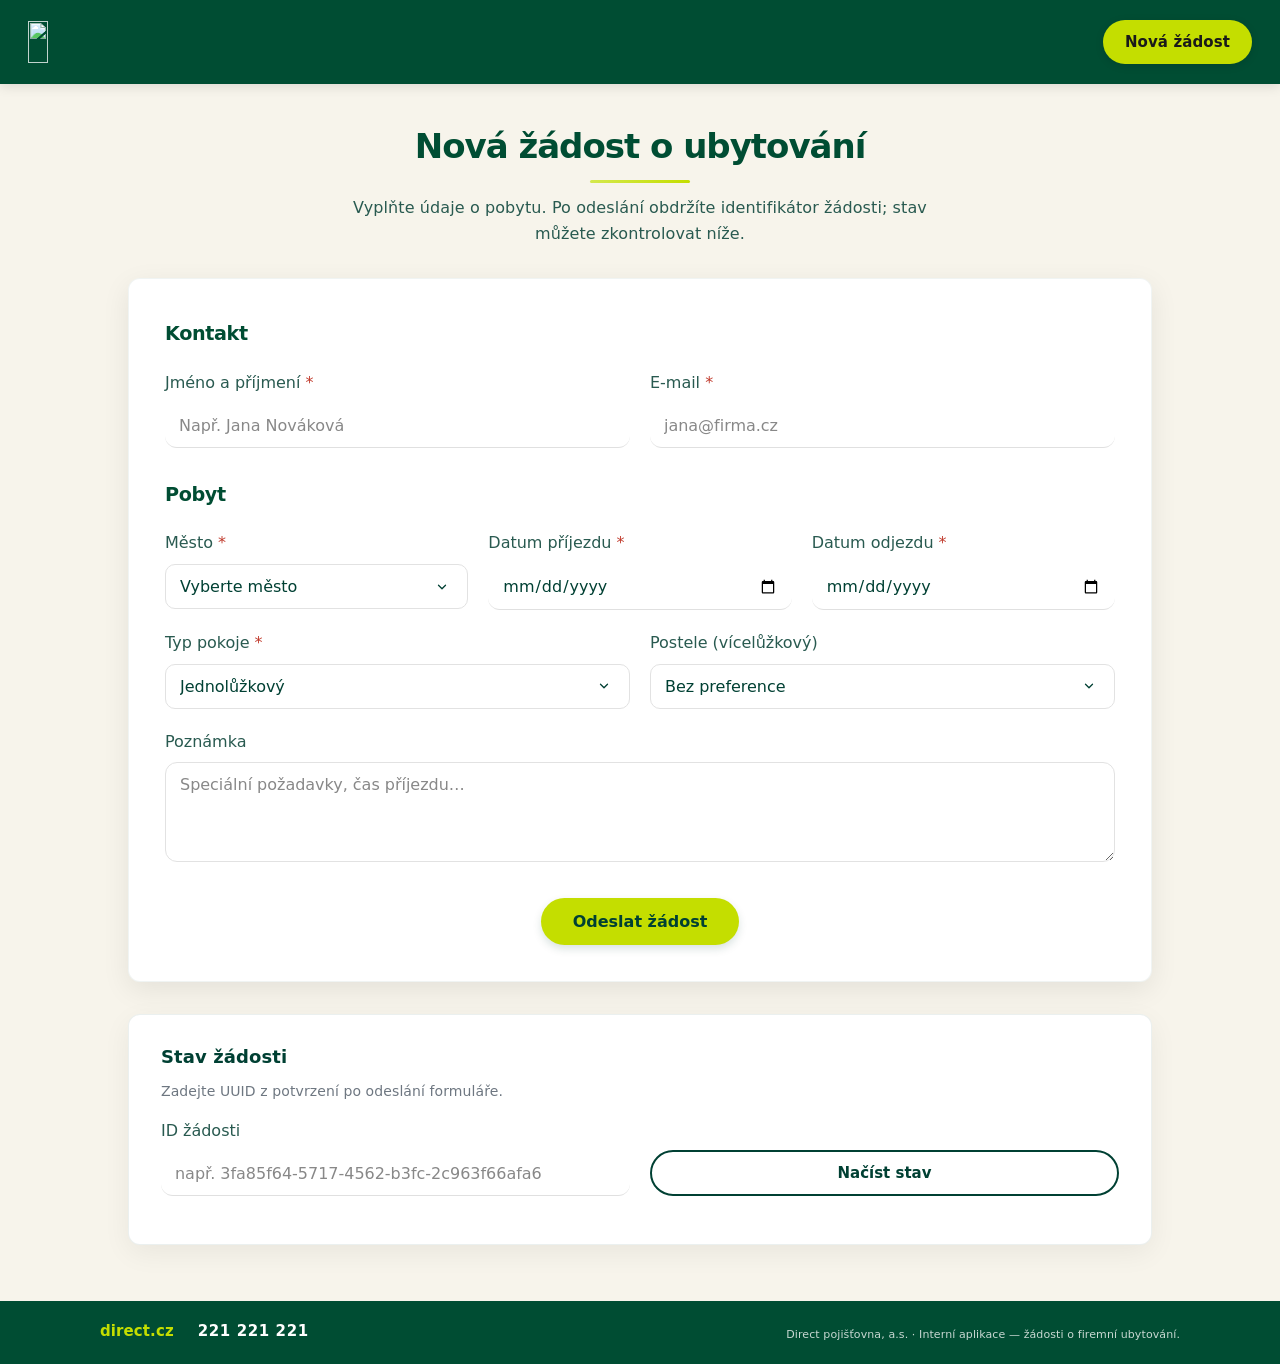
==== frontend/index.html @ ee17ee37 "Initial commit: hotel reservation app (backend + frontend)" ====
<!DOCTYPE html>
<html lang="cs">
<head>
    <meta charset="UTF-8">
    <meta name="viewport" content="width=device-width, initial-scale=1.0">
    <title>Rezervace ubytování – žádost</title>
    <link rel="stylesheet" href="css/direct-theme.css">
    <script src="js/config.js"></script>
</head>
<body>
    <header class="header">
        <div class="header-content">
            <div class="brand-block">
                <a href="/app/new" class="brand-direct-link" aria-label="Direct pojišťovna">
                    <img
                        src="[data-uri]"
                        class="brand-direct-logo"
                        data-brand-logo="/Loga/Logo-negativni-RGB.png"
                        width="174"
                        height="32"
                        alt=""
                    />
                </a>
            </div>
            <nav class="nav-pill" aria-label="Hlavní navigace">
                <a href="index.html" class="active">Nová žádost</a>
            </nav>
        </div>
    </header>

    <main class="main-content">
        <h1 class="page-title">Nová žádost o ubytování</h1>
        <p class="page-lead">
            Vyplňte údaje o pobytu. Po odeslání obdržíte identifikátor žádosti; stav můžete zkontrolovat níže.
        </p>

        <div class="form-container">
            <form id="reservation-form" novalidate>
                <section class="form-section" aria-labelledby="sec-contact">
                    <h2 id="sec-contact" class="section-title">Kontakt</h2>
                    <div class="form-row">
                        <div class="form-group">
                            <label for="requester_name">Jméno a příjmení <span class="required">*</span></label>
                            <input id="requester_name" name="requester_name" type="text" required autocomplete="name" placeholder="Např. Jana Nováková">
                        </div>
                        <div class="form-group">
                            <label for="requester_email">E-mail <span class="required">*</span></label>
                            <input id="requester_email" name="requester_email" type="email" required autocomplete="email" placeholder="jana@firma.cz">
                        </div>
                    </div>
                </section>

                <section class="form-section" aria-labelledby="sec-stay">
                    <h2 id="sec-stay" class="section-title">Pobyt</h2>
                    <div class="form-row">
                        <div class="form-group">
                            <label for="city">Město <span class="required">*</span></label>
                            <select id="city" name="city" required>
                                <option value="" disabled selected>Vyberte město</option>
                                <option value="Praha">Praha</option>
                                <option value="Brno">Brno</option>
                            </select>
                        </div>
                        <div class="form-group">
                            <label for="date_from">Datum příjezdu <span class="required">*</span></label>
                            <input id="date_from" name="date_from" type="date" required>
                        </div>
                        <div class="form-group">
                            <label for="date_to">Datum odjezdu <span class="required">*</span></label>
                            <input id="date_to" name="date_to" type="date" required>
                        </div>
                    </div>
                    <div class="form-row">
                        <div class="form-group">
                            <label for="room_type">Typ pokoje <span class="required">*</span></label>
                            <select id="room_type" name="room_type" required>
                                <option value="single">Jednolůžkový</option>
                                <option value="multi">Vícelůžkový</option>
                            </select>
                        </div>
                        <div class="form-group" id="bed-preference-group">
                            <label for="bed_preference">Postele (vícelůžkový)</label>
                            <select id="bed_preference" name="bed_preference">
                                <option value="">Bez preference</option>
                                <option value="double">Manželská postel</option>
                                <option value="twin">Oddělená lůžka</option>
                            </select>
                        </div>
                    </div>
                    <div class="form-row">
                        <div class="form-group" style="grid-column: 1 / -1;">
                            <label for="note">Poznámka</label>
                            <textarea id="note" name="note" placeholder="Speciální požadavky, čas příjezdu…"></textarea>
                        </div>
                    </div>
                </section>

                <div class="form-actions form-actions--center">
                    <button type="submit" class="cta" id="submit-btn">Odeslat žádost</button>
                </div>
            </form>

            <div id="form-message" class="message" hidden role="status" aria-live="polite"></div>
        </div>

        <aside class="lookup-box" aria-labelledby="lookup-heading">
            <h2 id="lookup-heading">Stav žádosti</h2>
            <p>Zadejte UUID z potvrzení po odeslání formuláře.</p>
            <form id="lookup-form" class="form-row" style="align-items: flex-end;">
                <div class="form-group" style="flex: 1; min-width: 200px;">
                    <label for="reservation_id">ID žádosti</label>
                    <input id="reservation_id" type="text" placeholder="např. 3fa85f64-5717-4562-b3fc-2c963f66afa6" autocomplete="off">
                </div>
                <div class="form-group" style="margin-bottom: 0;">
                    <button type="submit" class="ghost">Načíst stav</button>
                </div>
            </form>
            <div id="lookup-message" class="message" hidden role="status"></div>
            <div id="lookup-result" hidden></div>
        </aside>
    </main>

    <footer class="site-footer" role="contentinfo">
        <div class="site-footer-inner">
            <div class="site-footer-left">
                <a href="https://www.direct.cz" class="site-footer-site" target="_blank" rel="noopener noreferrer">direct.cz</a>
                <span class="site-footer-phone">221 221 221</span>
            </div>
            <p class="site-footer-legal">
                Direct pojišťovna, a.s. · Interní aplikace — žádosti o firemní ubytování.
            </p>
        </div>
    </footer>

    <script src="js/app.js"></script>
</body>
</html>
---- frontend/css/direct-theme.css ----
/* Direct brand theme — aligned with Ceník NV (lime / deep green), adapted for hotel reservations */

@font-face {
    font-family: "DirectSans";
    src: url("../assets/fonts/DirectSans-Regular.otf") format("opentype");
    font-weight: 400;
    font-style: normal;
}

@font-face {
    font-family: "DirectSans";
    src: url("../assets/fonts/DirectSans-Medium.otf") format("opentype");
    font-weight: 500;
    font-style: normal;
}

@font-face {
    font-family: "DirectSans";
    src: url("../assets/fonts/DirectSans-Semibold.otf") format("opentype");
    font-weight: 600;
    font-style: normal;
}

@font-face {
    font-family: "DirectSans";
    src: url("../assets/fonts/DirectSans-Bold.otf") format("opentype");
    font-weight: 700;
    font-style: normal;
}

:root {
    --brand-green: #004033;
    --header-green: #004d33;
    --lime-brand: #c4de00;
    --lime-soft: #fafceb;
    /* Cream page background — aligned with Direct calculator (výpočet půjčovného) */
    --page-cream: #f7f4eb;
    --lime-warm: var(--page-cream);
    --text-muted: #295a50;
    --text-subtle: #6e7781;
    --border-soft: #e6eeb8;
    --section-border: #eaeaea;
    --content-max: 1080px;
}

* {
    margin: 0;
    padding: 0;
    box-sizing: border-box;
}

html {
    background-color: var(--page-cream);
}

body {
    font-family: "DirectSans", system-ui, -apple-system, "Segoe UI", sans-serif;
    color: var(--brand-green);
    background: var(--page-cream);
    min-height: 100vh;
    font-size: 16px;
    font-weight: 400;
    line-height: 1.6;
    letter-spacing: 0.1px;
    display: flex;
    flex-direction: column;
}

/* Header — solid bar like Direct „výpočet půjčovného“ */
.header {
    background: var(--header-green);
    color: #fff;
    padding: 20px 28px;
    position: sticky;
    top: 0;
    z-index: 100;
    box-shadow: 0 2px 12px rgba(0, 0, 0, 0.12);
}

/* Full-width bar: logo aligns to the left padding of the viewport (not a centered 900px column). */
.header-content {
    width: 100%;
    max-width: none;
    margin: 0;
    display: flex;
    align-items: center;
    justify-content: space-between;
    gap: 1rem;
    flex-wrap: wrap;
}

.brand-block {
    display: flex;
    flex-direction: row;
    align-items: center;
    gap: 1rem;
    flex-wrap: wrap;
    min-width: 0;
    /* Do NOT use isolation: isolate here — it breaks mix-blend-mode with the header bar behind the logo. */
}

.brand-direct-link {
    display: block;
    line-height: 0;
    flex-shrink: 0;
    text-decoration: none;
    border-radius: 6px;
}

.brand-direct-link:focus-visible {
    outline: 2px solid var(--lime-brand);
    outline-offset: 3px;
}

.brand-direct-logo {
    height: 2.25rem;
    width: auto;
    display: block;
    max-width: min(200px, 42vw);
    /* Negative RGB PNG has opaque black; blend with header green hides the matte (parent must NOT use isolation). */
    mix-blend-mode: screen;
}

@media (min-width: 480px) {
    .brand-direct-logo {
        height: 2.65rem;
        max-width: 240px;
    }
}

.brand-app-lines {
    display: flex;
    flex-direction: column;
    gap: 4px;
    min-width: 0;
}

.brand-title {
    font-size: 1.5rem;
    font-weight: 700;
    letter-spacing: -0.02em;
    text-shadow: 0 1px 2px rgba(0, 0, 0, 0.2);
}

.brand-sub {
    font-size: 0.875rem;
    font-weight: 400;
    opacity: 0.92;
}

.nav-pill {
    display: inline-flex;
    align-items: center;
    gap: 4px 16px;
    flex-wrap: wrap;
}

/* Inactive = plain white link (like „Ceník vozidel“ on Direct) */
.nav-pill a {
    color: #fff;
    text-decoration: none;
    font-weight: 500;
    font-size: 0.9375rem;
    padding: 8px 6px;
    border-radius: 999px;
    background: transparent;
    transition: color 0.2s ease, text-decoration 0.2s ease;
}

.nav-pill a:hover {
    text-decoration: underline;
    background: transparent;
    transform: none;
}

.nav-pill a.active {
    background: var(--lime-brand);
    color: #1a1a1a;
    font-weight: 600;
    text-decoration: none;
    padding: 10px 22px;
    box-shadow: 0 2px 8px rgba(0, 0, 0, 0.12);
}

.nav-pill a.active:hover {
    text-decoration: none;
}

.nav-pill button.nav-logout {
    color: #fff;
    text-decoration: none;
    font-weight: 500;
    font-size: 0.9375rem;
    padding: 8px 18px;
    border-radius: 999px;
    border: 1px solid rgba(255, 255, 255, 0.45);
    background: transparent;
    cursor: pointer;
    font-family: inherit;
    transition: background 0.2s ease;
}

.nav-pill button.nav-logout:hover {
    background: rgba(255, 255, 255, 0.12);
}

.main-content {
    width: 100%;
    max-width: var(--content-max);
    margin: 0 auto;
    padding: 40px 28px 56px;
    flex: 1 0 auto;
}

.page-title {
    font-size: 2.125rem;
    font-weight: 700;
    color: var(--header-green);
    text-align: center;
    margin-bottom: 12px;
    letter-spacing: -0.03em;
    line-height: 1.3;
}

.page-title::after {
    content: "";
    display: block;
    width: 100px;
    height: 3px;
    margin: 12px auto 0;
    background: linear-gradient(90deg, #d4e84d 0%, var(--lime-brand) 100%);
    border-radius: 2px;
}

.page-lead {
    text-align: center;
    color: var(--text-muted);
    font-size: 1rem;
    max-width: 36rem;
    margin: 0 auto 32px;
}

/* Cards / form shell — single white panel like Direct calculator */
.form-container {
    background: #fff;
    border-radius: 12px;
    padding: 40px 36px 36px;
    box-shadow: 0 8px 28px rgba(0, 0, 0, 0.08);
    border: 1px solid rgba(0, 64, 51, 0.06);
}

.form-container.loaded {
    animation: fadeInUp 0.4s ease-out both;
}

@keyframes fadeInUp {
    from {
        opacity: 0;
        transform: translateY(10px);
    }
    to {
        opacity: 1;
        transform: translateY(0);
    }
}

.form-section {
    margin-top: 2rem;
    padding: 0;
    background: transparent;
    border: none;
    border-radius: 0;
}

.form-section:first-of-type {
    margin-top: 0;
}

h2.section-title {
    font-weight: 700;
    font-size: 1.2rem;
    margin-bottom: 1.25rem;
    color: var(--header-green);
    letter-spacing: -0.02em;
}

.form-row {
    display: grid;
    grid-template-columns: repeat(auto-fit, minmax(200px, 1fr));
    gap: 1.25rem;
    margin-bottom: 1.25rem;
}

.form-row:last-child {
    margin-bottom: 0;
}

.form-group {
    display: flex;
    flex-direction: column;
    position: relative;
}

.form-group label {
    font-size: 1rem;
    font-weight: 400;
    color: var(--text-muted);
    margin-bottom: 8px;
    letter-spacing: -0.02px;
}

.form-group label .required {
    color: #c0392b;
}

.form-group input,
.form-group select,
.form-group textarea {
    font-family: inherit;
    padding: 12px 14px;
    border: none;
    border-bottom: 1px solid #e0e0e0;
    border-radius: 12px;
    font-size: 1rem;
    font-weight: 400;
    color: var(--brand-green);
    transition: border-color 0.25s ease, box-shadow 0.25s ease, transform 0.2s ease;
    background-color: #fff;
    width: 100%;
    letter-spacing: -0.02px;
}

.form-group textarea {
    min-height: 100px;
    resize: vertical;
    border: 1px solid #e2e2e2;
    border-bottom-width: 1px;
}

.form-group select {
    appearance: none;
    -webkit-appearance: none;
    border: 1px solid #e2e2e2;
    border-radius: 10px;
    padding-right: 44px;
    background-image: url("data:image/svg+xml,%3Csvg xmlns='http://www.w3.org/2000/svg' width='14' height='14' viewBox='0 0 24 24' fill='none' stroke='%23004033' stroke-width='2.2' stroke-linecap='round' stroke-linejoin='round'%3E%3Cpolyline points='6 9 12 15 18 9'/%3E%3C/svg%3E");
    background-repeat: no-repeat;
    background-position: right 18px center;
    background-size: 14px;
    cursor: pointer;
}

.form-group input::placeholder,
.form-group textarea::placeholder {
    color: #888;
}

.form-group input:hover,
.form-group textarea:hover {
    border-bottom-color: #b9cf00;
}

.form-group select:hover {
    border-color: #b9cf00;
}

.form-group input:focus,
.form-group textarea:focus {
    outline: none;
    border-bottom: 2px solid #b9cf00;
    box-shadow: 0 4px 12px rgba(185, 207, 0, 0.15), 0 0 0 3px rgba(185, 207, 0, 0.1);
}

.form-group textarea:focus {
    border: 2px solid #b9cf00;
    border-bottom: 2px solid #b9cf00;
}

.form-group select:focus {
    outline: none;
    border-color: #1fa86a;
    box-shadow: 0 0 0 2px rgba(31, 168, 106, 0.2);
}

.form-actions {
    margin-top: 2rem;
    display: flex;
    flex-wrap: wrap;
    gap: 12px;
    align-items: center;
}

.form-actions--center {
    justify-content: center;
    margin-top: 2.25rem;
}

/* Site footer — Direct-style strip */
.site-footer {
    flex-shrink: 0;
    background: var(--header-green);
    color: rgba(255, 255, 255, 0.92);
    padding: 1.1rem 28px 1.35rem;
    margin-top: auto;
}

.site-footer-inner {
    max-width: var(--content-max);
    margin: 0 auto;
    display: flex;
    flex-wrap: wrap;
    align-items: flex-end;
    justify-content: space-between;
    gap: 1rem 2rem;
}

.site-footer-left {
    display: flex;
    align-items: center;
    flex-wrap: wrap;
    gap: 0.75rem 1.5rem;
}

.site-footer-site {
    color: var(--lime-brand);
    font-weight: 600;
    text-decoration: none;
    font-size: 0.9375rem;
}

.site-footer-site:hover {
    text-decoration: underline;
}

.site-footer-phone {
    color: #fff;
    font-weight: 600;
    font-size: 0.9375rem;
    letter-spacing: 0.04em;
}

.site-footer-legal {
    font-size: 0.6875rem;
    line-height: 1.45;
    color: rgba(255, 255, 255, 0.78);
    max-width: 32rem;
    margin: 0;
    text-align: right;
}

button.cta,
.cta-button {
    background: var(--lime-brand);
    color: var(--brand-green);
    border: none;
    border-radius: 9999px;
    padding: 14px 32px;
    font-weight: 600;
    font-size: 1rem;
    cursor: pointer;
    font-family: inherit;
    box-shadow: 0 4px 8px rgba(0, 64, 51, 0.15);
    transition: all 0.25s ease;
}

button.cta:hover,
.cta-button:hover {
    background: linear-gradient(180deg, var(--lime-brand) 0%, #d4f100 100%);
    box-shadow: 0 6px 14px rgba(0, 64, 51, 0.22);
    transform: translateY(-1px);
}

button.cta:disabled {
    opacity: 0.55;
    cursor: not-allowed;
    transform: none;
}

button.ghost {
    background: transparent;
    color: var(--brand-green);
    border: 2px solid var(--brand-green);
    border-radius: 9999px;
    padding: 12px 24px;
    font-weight: 600;
    font-size: 0.9375rem;
    cursor: pointer;
    font-family: inherit;
    transition: background 0.2s ease;
}

button.ghost:hover {
    background: rgba(0, 64, 51, 0.06);
}

.message {
    margin-top: 20px;
    padding: 16px 20px;
    border-radius: 16px;
    font-size: 0.9375rem;
    line-height: 1.5;
}

.message.error {
    background: #fdecea;
    border: 1px solid #f5c6cb;
    color: #721c24;
}

.message.success {
    background: var(--lime-soft);
    border: 1px solid var(--border-soft);
    border-top: 3px solid var(--lime-brand);
    color: var(--brand-green);
}

.message.success strong {
    font-weight: 600;
}

.lookup-box {
    margin-top: 2rem;
    padding: 28px 32px;
    background: #fff;
    border: 1px solid rgba(0, 64, 51, 0.08);
    border-radius: 12px;
    box-shadow: 0 8px 28px rgba(0, 0, 0, 0.06);
}

.lookup-box h2 {
    font-size: 1.125rem;
    font-weight: 600;
    margin-bottom: 8px;
}

.lookup-box p {
    font-size: 0.875rem;
    color: var(--text-subtle);
    margin-bottom: 16px;
}

.status-badge {
    display: inline-block;
    padding: 4px 12px;
    border-radius: 999px;
    font-size: 0.8125rem;
    font-weight: 600;
    background: rgba(0, 64, 51, 0.08);
    color: var(--brand-green);
    margin-top: 8px;
}

.status-detail {
    margin-top: 12px;
    font-size: 0.9375rem;
}

.status-detail dt {
    font-weight: 600;
    margin-top: 8px;
    color: var(--text-muted);
}

.status-detail dd {
    margin-left: 0;
}

.table-wrap {
    overflow-x: auto;
}

.data-table {
    width: 100%;
    border-collapse: collapse;
    font-size: 0.9375rem;
}

.data-table th,
.data-table td {
    text-align: left;
    padding: 10px 12px;
    border-bottom: 1px solid var(--section-border);
}

.data-table th {
    font-weight: 600;
    color: var(--text-muted);
}

.data-table th.sort-cell {
    padding: 0;
    vertical-align: bottom;
}

.th-sort {
    width: 100%;
    display: flex;
    align-items: center;
    justify-content: flex-start;
    gap: 6px;
    padding: 10px 12px;
    margin: 0;
    border: none;
    background: transparent;
    font: inherit;
    font-weight: 600;
    color: inherit;
    cursor: pointer;
    text-align: left;
}

.th-sort:hover,
.th-sort:focus-visible {
    color: var(--brand-green);
    outline: none;
}

.th-sort:focus-visible {
    box-shadow: inset 0 0 0 2px var(--lime-brand);
    border-radius: 4px;
}

.th-sort .sort-ind {
    font-size: 0.7rem;
    line-height: 1;
    min-width: 0.75rem;
    opacity: 0.85;
}

.th-sort:not([aria-sort]) .sort-ind {
    opacity: 0.35;
}

.actions-cell a {
    color: var(--brand-green);
    font-weight: 600;
}

button.linklike {
    background: none;
    border: none;
    padding: 0;
    margin: 0;
    color: #c0392b;
    font-weight: 600;
    cursor: pointer;
    font-family: inherit;
    font-size: inherit;
    text-decoration: underline;
}

.status-pill {
    display: inline-block;
    padding: 2px 10px;
    border-radius: 999px;
    font-size: 0.8125rem;
    font-weight: 600;
    background: rgba(0, 64, 51, 0.08);
}

@media (max-width: 640px) {
    .main-content {
        padding: 28px 16px 40px;
    }

    .form-container {
        padding: 28px 20px 24px;
    }

    .page-title {
        font-size: 1.65rem;
    }

    .site-footer-legal {
        text-align: left;
    }

    .site-footer-inner {
        flex-direction: column;
        align-items: flex-start;
    }
}
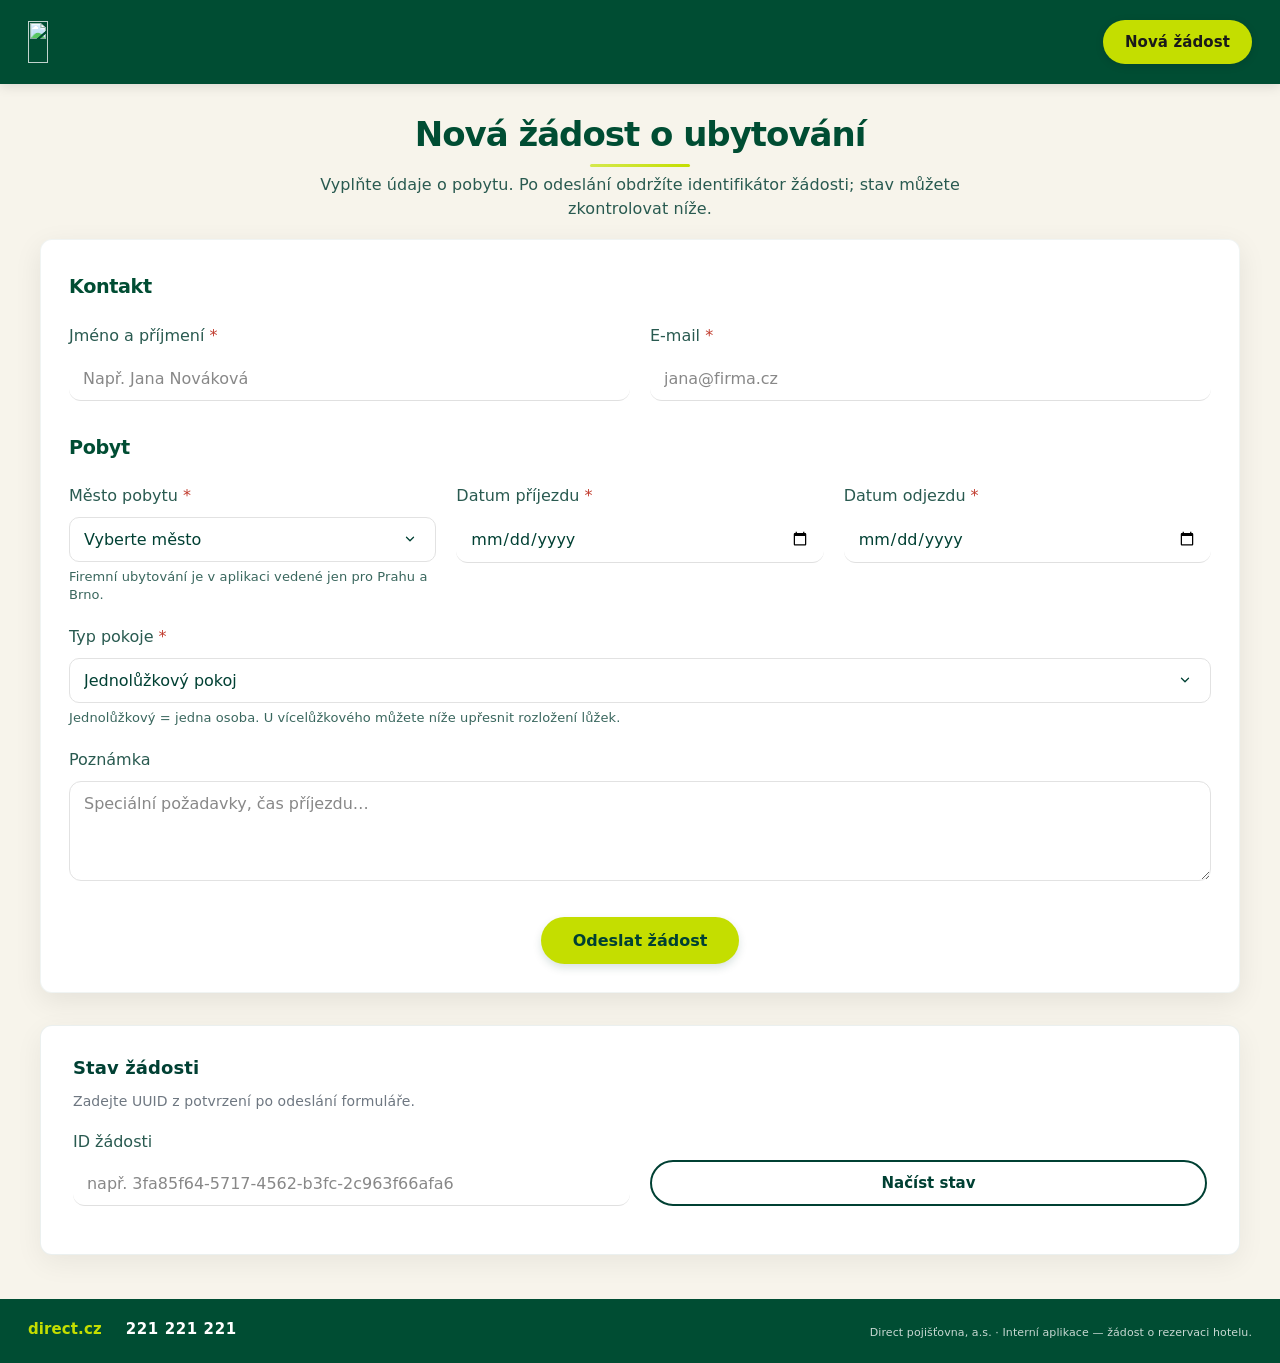
==== commit 55cf8c1d: "Enhance reservation request handling: add urgency and reason fields, improve UI for request manageme" ====
--- a/frontend/index.html
+++ b/frontend/index.html
@@ -54,12 +54,13 @@
                     <h2 id="sec-stay" class="section-title">Pobyt</h2>
                     <div class="form-row">
                         <div class="form-group">
-                            <label for="city">Město <span class="required">*</span></label>
-                            <select id="city" name="city" required>
+                            <label for="city">Město pobytu <span class="required">*</span></label>
+                            <select id="city" name="city" required aria-describedby="city-hint">
                                 <option value="" disabled selected>Vyberte město</option>
                                 <option value="Praha">Praha</option>
                                 <option value="Brno">Brno</option>
                             </select>
+                            <span id="city-hint" class="form-hint">Firemní ubytování je v aplikaci vedené jen pro Prahu a Brno.</span>
                         </div>
                         <div class="form-group">
                             <label for="date_from">Datum příjezdu <span class="required">*</span></label>
@@ -73,18 +74,20 @@
                     <div class="form-row">
                         <div class="form-group">
                             <label for="room_type">Typ pokoje <span class="required">*</span></label>
-                            <select id="room_type" name="room_type" required>
-                                <option value="single">Jednolůžkový</option>
-                                <option value="multi">Vícelůžkový</option>
+                            <select id="room_type" name="room_type" required aria-describedby="room-type-hint">
+                                <option value="single">Jednolůžkový pokoj</option>
+                                <option value="multi">Vícelůžkový pokoj</option>
                             </select>
+                            <span id="room-type-hint" class="form-hint">Jednolůžkový = jedna osoba. U vícelůžkového můžete níže upřesnit rozložení lůžek.</span>
                         </div>
                         <div class="form-group" id="bed-preference-group">
-                            <label for="bed_preference">Postele (vícelůžkový)</label>
-                            <select id="bed_preference" name="bed_preference">
+                            <label for="bed_preference">Rozložení lůžek</label>
+                            <select id="bed_preference" name="bed_preference" aria-describedby="bed-preference-hint">
                                 <option value="">Bez preference</option>
-                                <option value="double">Manželská postel</option>
-                                <option value="twin">Oddělená lůžka</option>
+                                <option value="double">Manželská postel (jedno dvojlůžko)</option>
+                                <option value="twin">Oddělená lůžka (dvě jednolůžka)</option>
                             </select>
+                            <span id="bed-preference-hint" class="form-hint">Volitelné — upřesnění pro recepci (manželská postel vs. dvě jednolůžka).</span>
                         </div>
                     </div>
                     <div class="form-row">
@@ -127,11 +130,12 @@
                 <span class="site-footer-phone">221 221 221</span>
             </div>
             <p class="site-footer-legal">
-                Direct pojišťovna, a.s. · Interní aplikace — žádosti o firemní ubytování.
+                Direct pojišťovna, a.s. · Interní aplikace — žádost o rezervaci hotelu.
             </p>
         </div>
     </footer>
 
-    <script src="js/app.js"></script>
+    <script src="js/common.js?v=2"></script>
+    <script src="js/app.js?v=2"></script>
 </body>
 </html>
--- a/frontend/css/direct-theme.css
+++ b/frontend/css/direct-theme.css
@@ -40,7 +40,21 @@
     --text-subtle: #6e7781;
     --border-soft: #e6eeb8;
     --section-border: #eaeaea;
-    --content-max: 1080px;
+    /* Wider main column on desktop — internal app, not a narrow marketing column */
+    --content-max: 1360px;
+    /* Request status chips — fill + border (slightly stronger tint for quick scan) */
+    --status-new-bg: rgba(37, 99, 235, 0.2);
+    --status-new-text: #153078;
+    --status-new-border: rgba(37, 99, 235, 0.42);
+    --status-progress-bg: rgba(217, 119, 6, 0.2);
+    --status-progress-text: #7c2d12;
+    --status-progress-border: rgba(217, 119, 6, 0.45);
+    --status-booked-bg: rgba(0, 100, 72, 0.18);
+    --status-booked-text: #083d2c;
+    --status-booked-border: rgba(0, 77, 51, 0.38);
+    --status-cancelled-bg: rgba(127, 29, 29, 0.17);
+    --status-cancelled-text: #6b1818;
+    --status-cancelled-border: rgba(153, 27, 27, 0.4);
 }
 
 * {
@@ -206,9 +220,9 @@
 
 .main-content {
     width: 100%;
-    max-width: var(--content-max);
+    max-width: min(var(--content-max), calc(100vw - 32px));
     margin: 0 auto;
-    padding: 40px 28px 56px;
+    padding: 28px 24px 44px;
     flex: 1 0 auto;
 }
 
@@ -217,7 +231,7 @@
     font-weight: 700;
     color: var(--header-green);
     text-align: center;
-    margin-bottom: 12px;
+    margin-bottom: 6px;
     letter-spacing: -0.03em;
     line-height: 1.3;
 }
@@ -227,7 +241,7 @@
     display: block;
     width: 100px;
     height: 3px;
-    margin: 12px auto 0;
+    margin: 8px auto 0;
     background: linear-gradient(90deg, #d4e84d 0%, var(--lime-brand) 100%);
     border-radius: 2px;
 }
@@ -236,17 +250,29 @@
     text-align: center;
     color: var(--text-muted);
     font-size: 1rem;
-    max-width: 36rem;
-    margin: 0 auto 32px;
+    max-width: 42rem;
+    margin: 0 auto 18px;
+    line-height: 1.5;
 }
 
 /* Cards / form shell — single white panel like Direct calculator */
 .form-container {
     background: #fff;
     border-radius: 12px;
-    padding: 40px 36px 36px;
+    padding: 32px 28px 28px;
     box-shadow: 0 8px 28px rgba(0, 0, 0, 0.08);
     border: 1px solid rgba(0, 64, 51, 0.06);
+}
+
+/* Table-heavy cards: less vertical padding so the grid fills the panel */
+.form-container:has(> .table-wrap:first-child) {
+    padding: 18px 22px 20px;
+}
+
+/* Reception filter strip — tight bar above the table */
+.form-container:has(#filter-form) {
+    padding: 18px 22px 18px;
+    margin-bottom: 0.75rem;
 }
 
 .form-container.loaded {
@@ -291,6 +317,12 @@
     margin-bottom: 1.25rem;
 }
 
+/* Keep conditional rows hidden: author .form-row/.form-group display can override plain [hidden] in some engines. */
+.form-row[hidden],
+.form-group[hidden] {
+    display: none !important;
+}
+
 .form-row:last-child {
     margin-bottom: 0;
 }
@@ -311,6 +343,16 @@
 
 .form-group label .required {
     color: #c0392b;
+}
+
+.form-hint {
+    display: block;
+    margin-top: 6px;
+    font-size: 0.8125rem;
+    line-height: 1.4;
+    color: var(--text-muted);
+    opacity: 0.92;
+    max-width: 36rem;
 }
 
 .form-group input,
@@ -382,6 +424,67 @@
     box-shadow: 0 0 0 2px rgba(31, 168, 106, 0.2);
 }
 
+/* Lightweight searchable city combobox (employee form) */
+.form-group--city-combobox .combobox {
+    position: relative;
+    width: 100%;
+}
+
+.form-group--city-combobox .combobox__input-wrap {
+    position: relative;
+}
+
+.form-group--city-combobox .combobox__input {
+    padding-right: 44px;
+    background-image: url("data:image/svg+xml,%3Csvg xmlns='http://www.w3.org/2000/svg' width='14' height='14' viewBox='0 0 24 24' fill='none' stroke='%23004033' stroke-width='2.2' stroke-linecap='round' stroke-linejoin='round'%3E%3Cpolyline points='6 9 12 15 18 9'/%3E%3C/svg%3E");
+    background-repeat: no-repeat;
+    background-position: right 18px center;
+    background-size: 14px;
+}
+
+.form-group--city-combobox .combobox__list {
+    position: absolute;
+    left: 0;
+    right: 0;
+    top: calc(100% + 4px);
+    z-index: 20;
+    margin: 0;
+    padding: 6px 0;
+    list-style: none;
+    max-height: 220px;
+    overflow-y: auto;
+    background: #fff;
+    border: 1px solid #e2e2e2;
+    border-radius: 10px;
+    box-shadow: 0 8px 24px rgba(0, 64, 51, 0.1);
+}
+
+.form-group--city-combobox .combobox__list[hidden] {
+    display: none !important;
+}
+
+.form-group--city-combobox .combobox__option {
+    padding: 10px 14px;
+    font-size: 1rem;
+    color: var(--brand-green);
+    cursor: pointer;
+    line-height: 1.35;
+}
+
+.form-group--city-combobox .combobox__option:hover,
+.form-group--city-combobox .combobox__option[aria-selected="true"] {
+    background: rgba(185, 207, 0, 0.22);
+}
+
+.form-group--city-combobox.combobox--invalid .combobox__input {
+    border-bottom-color: #c0392b;
+}
+
+.form-group--city-error select,
+.form-group--city-error input[type="text"] {
+    border-bottom-color: #c0392b;
+}
+
 .form-actions {
     margin-top: 2rem;
     display: flex;
@@ -405,7 +508,7 @@
 }
 
 .site-footer-inner {
-    max-width: var(--content-max);
+    max-width: min(var(--content-max), calc(100vw - 32px));
     margin: 0 auto;
     display: flex;
     flex-wrap: wrap;
@@ -494,7 +597,8 @@
 }
 
 .message {
-    margin-top: 20px;
+    margin-top: 14px;
+    margin-bottom: 14px;
     padding: 16px 20px;
     border-radius: 16px;
     font-size: 0.9375rem;
@@ -545,13 +649,43 @@
     border-radius: 999px;
     font-size: 0.8125rem;
     font-weight: 600;
+    line-height: 1.35;
+    margin-top: 8px;
+    border: 1px solid rgba(0, 64, 51, 0.12);
     background: rgba(0, 64, 51, 0.08);
     color: var(--brand-green);
+}
+
+.status-badge[data-status="NEW"],
+.status-pill[data-status="NEW"] {
+    background: var(--status-new-bg);
+    color: var(--status-new-text);
+    border-color: var(--status-new-border);
+}
+
+.status-badge[data-status="IN_PROGRESS"],
+.status-pill[data-status="IN_PROGRESS"] {
+    background: var(--status-progress-bg);
+    color: var(--status-progress-text);
+    border-color: var(--status-progress-border);
+}
+
+.status-badge[data-status="BOOKED"],
+.status-pill[data-status="BOOKED"] {
+    background: var(--status-booked-bg);
+    color: var(--status-booked-text);
+    border-color: var(--status-booked-border);
+}
+
+.status-badge[data-status="CANCELLED"],
+.status-pill[data-status="CANCELLED"] {
+    background: var(--status-cancelled-bg);
+    color: var(--status-cancelled-text);
+    border-color: var(--status-cancelled-border);
+}
+
+.status-detail {
     margin-top: 8px;
-}
-
-.status-detail {
-    margin-top: 12px;
     font-size: 0.9375rem;
 }
 
@@ -565,8 +699,135 @@
     margin-left: 0;
 }
 
+@media (min-width: 720px) {
+    dl.status-detail {
+        display: grid;
+        grid-template-columns: minmax(10.5rem, 13rem) minmax(0, 1fr);
+        column-gap: 1.25rem;
+        row-gap: 0.35rem;
+        align-items: baseline;
+    }
+
+    dl.status-detail dt {
+        margin-top: 0;
+    }
+
+    dl.status-detail dt:not(:first-of-type) {
+        padding-top: 0.35rem;
+    }
+
+    dl.status-detail dd {
+        padding-top: 0;
+    }
+}
+
+.form-container > dl.status-detail + form.form-section {
+    margin-top: 1.25rem;
+}
+
+/* Admin reception — request detail as working view (data vs. action) */
+.request-detail-page .request-detail-columns {
+    display: flex;
+    flex-direction: column;
+    gap: 1.5rem;
+}
+
+.request-detail-page .request-detail-readonly {
+    min-width: 0;
+}
+
+.request-panel-heading {
+    font-size: 0.75rem;
+    font-weight: 600;
+    letter-spacing: 0.06em;
+    text-transform: uppercase;
+    color: var(--text-muted);
+    margin: 0 0 0.65rem;
+}
+
+.request-summary-block {
+    padding: 1rem 1.1rem 1.15rem;
+    background: rgba(0, 64, 51, 0.04);
+    border: 1px solid rgba(0, 64, 51, 0.08);
+    border-radius: 10px;
+}
+
+.request-meta-block {
+    margin-top: 1.25rem;
+    padding-top: 1.2rem;
+    border-top: 1px solid rgba(0, 64, 51, 0.08);
+}
+
+.request-meta-block .request-panel-heading {
+    margin-bottom: 0.55rem;
+}
+
+@media (min-width: 720px) {
+    dl.status-detail--summary {
+        grid-template-columns: minmax(5.25rem, 7rem) minmax(0, 1fr) minmax(5.25rem, 7rem) minmax(0, 1fr);
+        column-gap: 1rem;
+        row-gap: 0.55rem;
+    }
+
+    dl.status-detail--summary dt {
+        margin-top: 0;
+        font-size: 0.8125rem;
+    }
+
+    dl.status-detail--summary dt:not(:first-of-type) {
+        padding-top: 0;
+    }
+
+    dl.status-detail--summary dd {
+        font-size: 0.9375rem;
+    }
+}
+
+.request-detail-page .request-action-panel.form-section {
+    margin-top: 0;
+}
+
+.request-detail-page .request-action-panel {
+    padding: 1.35rem 1.2rem 1.2rem;
+    background: rgba(0, 64, 51, 0.045);
+    border: 1px solid rgba(0, 64, 51, 0.14);
+    border-radius: 10px;
+    box-shadow: inset 0 1px 0 rgba(255, 255, 255, 0.65);
+}
+
+.request-detail-page .request-action-panel .request-action-panel__title {
+    margin-top: 0;
+    margin-bottom: 1rem;
+}
+
+.status-pill--large {
+    font-size: 0.9375rem;
+    padding: 5px 14px;
+}
+
+@media (min-width: 900px) {
+    .request-detail-page .request-detail-columns {
+        display: grid;
+        grid-template-columns: minmax(0, 1fr) minmax(17.5rem, 22rem);
+        gap: 1.75rem;
+        align-items: start;
+    }
+}
+
+@media (max-width: 640px) {
+    .request-summary-block {
+        padding: 0.85rem 0.9rem 0.95rem;
+    }
+
+    .request-detail-page .request-action-panel {
+        padding: 1.1rem 1rem 1rem;
+    }
+}
+
 .table-wrap {
     overflow-x: auto;
+    width: 100%;
+    -webkit-overflow-scrolling: touch;
 }
 
 .data-table {
@@ -578,7 +839,7 @@
 .data-table th,
 .data-table td {
     text-align: left;
-    padding: 10px 12px;
+    padding: 11px 14px;
     border-bottom: 1px solid var(--section-border);
 }
 
@@ -598,7 +859,7 @@
     align-items: center;
     justify-content: flex-start;
     gap: 6px;
-    padding: 10px 12px;
+    padding: 11px 14px;
     margin: 0;
     border: none;
     background: transparent;
@@ -621,14 +882,32 @@
 }
 
 .th-sort .sort-ind {
-    font-size: 0.7rem;
+    font-size: 0.65rem;
     line-height: 1;
+    min-width: 1.1rem;
+    letter-spacing: 0.06em;
+    opacity: 0.88;
+    color: var(--text-muted);
+}
+
+/* Inactive columns: dual chevrons must read as “sortable” at a glance */
+.th-sort:not([aria-sort]) .sort-ind {
+    opacity: 0.72;
+    font-size: 0.58rem;
+}
+
+.th-sort:not([aria-sort]):hover .sort-ind,
+.th-sort:not([aria-sort]):focus-visible .sort-ind {
+    opacity: 1;
+    color: var(--brand-green);
+}
+
+.th-sort[aria-sort] .sort-ind {
+    font-size: 0.72rem;
+    letter-spacing: 0;
     min-width: 0.75rem;
-    opacity: 0.85;
-}
-
-.th-sort:not([aria-sort]) .sort-ind {
-    opacity: 0.35;
+    color: var(--brand-green);
+    opacity: 1;
 }
 
 .actions-cell a {
@@ -655,16 +934,28 @@
     border-radius: 999px;
     font-size: 0.8125rem;
     font-weight: 600;
+    line-height: 1.35;
+    border: 1px solid rgba(0, 64, 51, 0.12);
     background: rgba(0, 64, 51, 0.08);
+    color: var(--brand-green);
 }
 
 @media (max-width: 640px) {
     .main-content {
-        padding: 28px 16px 40px;
+        padding: 22px 16px 36px;
+        max-width: 100%;
     }
 
     .form-container {
-        padding: 28px 20px 24px;
+        padding: 24px 18px 22px;
+    }
+
+    .form-container:has(> .table-wrap:first-child) {
+        padding: 14px 12px 16px;
+    }
+
+    .form-container:has(#filter-form) {
+        padding: 16px 14px 16px;
     }
 
     .page-title {
@@ -680,3 +971,320 @@
         align-items: flex-start;
     }
 }
+
+/* Request urgency — separate from workflow status (calm, work UI) */
+.urgency-field-label {
+    display: block;
+    font-size: 0.9375rem;
+    font-weight: 600;
+    margin-bottom: 0.45rem;
+    color: var(--text-muted);
+}
+
+.urgency-choice-row {
+    display: flex;
+    flex-wrap: wrap;
+    gap: 1rem 1.5rem;
+    margin-bottom: 0.35rem;
+}
+
+.urgency-radio-label {
+    display: inline-flex;
+    align-items: center;
+    gap: 0.4rem;
+    font-weight: 500;
+    cursor: pointer;
+}
+
+.urgency-chip {
+    display: inline-flex;
+    align-items: center;
+    margin-left: 0.35rem;
+    padding: 2px 8px;
+    border-radius: 999px;
+    font-size: 0.75rem;
+    font-weight: 600;
+    line-height: 1.35;
+    border: 1px solid rgba(180, 120, 40, 0.35);
+    background: rgba(180, 120, 40, 0.12);
+    color: #7a4a0f;
+    vertical-align: middle;
+}
+
+.status-and-urgency-cell {
+    white-space: normal;
+}
+
+.status-and-urgency-cell .status-pill {
+    vertical-align: middle;
+}
+
+/* Reception inbox — bento work queue (mini inbox), not a KPI dashboard */
+.inbox-priority-wrap {
+    margin-bottom: 1.25rem;
+}
+
+.inbox-priority-grid {
+    display: grid;
+    gap: 0.75rem 1rem;
+    align-items: stretch;
+}
+
+.inbox-priority-grid[data-inbox-layout="0"] {
+    display: none;
+}
+
+.inbox-priority-grid[data-inbox-layout="single"] {
+    grid-template-columns: minmax(0, 1fr);
+    max-width: 40rem;
+}
+
+.inbox-priority-grid[data-inbox-layout="cols-2"] {
+    grid-template-columns: repeat(2, minmax(0, 1fr));
+}
+
+.inbox-priority-grid[data-inbox-layout="bento-3"] {
+    grid-template-columns: minmax(0, 1.38fr) minmax(0, 1fr);
+    grid-template-rows: auto auto;
+}
+
+.inbox-priority-grid[data-inbox-layout="bento-3"] #inbox-block-urgent {
+    grid-column: 1;
+    grid-row: 1 / -1;
+}
+
+.inbox-priority-grid[data-inbox-layout="bento-3"] #inbox-block-new {
+    grid-column: 2;
+    grid-row: 1;
+}
+
+.inbox-priority-grid[data-inbox-layout="bento-3"] #inbox-block-storno {
+    grid-column: 2;
+    grid-row: 2;
+}
+
+.inbox-bento-card {
+    display: flex;
+    flex-direction: column;
+    min-width: 0;
+    padding: 0.75rem 0.95rem 0.5rem;
+    border-radius: 10px;
+    border: 1px solid rgba(0, 64, 51, 0.12);
+    background: rgba(255, 255, 255, 0.92);
+    box-shadow: 0 1px 2px rgba(0, 64, 51, 0.05);
+}
+
+.inbox-bento-card--urgent {
+    border-color: rgba(180, 120, 40, 0.32);
+    background: rgba(255, 252, 246, 0.98);
+    box-shadow: 0 1px 3px rgba(120, 80, 20, 0.07);
+}
+
+.inbox-bento-card__header {
+    display: flex;
+    align-items: center;
+    justify-content: space-between;
+    gap: 0.5rem;
+    margin-bottom: 0.45rem;
+    padding-bottom: 0.4rem;
+    border-bottom: 1px solid rgba(0, 64, 51, 0.09);
+}
+
+.inbox-bento-card--urgent .inbox-bento-card__header {
+    border-bottom-color: rgba(180, 120, 40, 0.22);
+}
+
+.inbox-bento-card__title {
+    font-size: 0.8125rem;
+    font-weight: 700;
+    letter-spacing: 0.02em;
+    color: var(--text-primary, #1a2a26);
+    margin: 0;
+    line-height: 1.3;
+}
+
+.inbox-bento-card--urgent .inbox-bento-card__title {
+    font-size: 0.9375rem;
+    font-weight: 800;
+}
+
+.inbox-bento-count {
+    flex-shrink: 0;
+    min-width: 1.6rem;
+    padding: 0.2rem 0.5rem;
+    font-size: 0.75rem;
+    font-weight: 700;
+    line-height: 1.3;
+    border-radius: 999px;
+    background: rgba(0, 64, 51, 0.1);
+    color: var(--brand-green, #004033);
+    text-align: center;
+}
+
+.inbox-bento-card--urgent .inbox-bento-count {
+    background: rgba(180, 120, 40, 0.2);
+    color: #5c3a06;
+}
+
+.inbox-bento-list {
+    list-style: none;
+    margin: 0;
+    padding: 0;
+    flex: 1;
+}
+
+.inbox-bento-li {
+    margin: 0;
+    border-bottom: 1px solid rgba(0, 0, 0, 0.055);
+}
+
+.inbox-bento-li:last-child {
+    border-bottom: none;
+}
+
+.inbox-bento-row {
+    display: grid;
+    grid-template-columns: minmax(0, 1.15fr) minmax(0, 0.85fr) minmax(0, 1.05fr) auto;
+    gap: 0.35rem 0.6rem;
+    align-items: center;
+    padding: 0.45rem 0.2rem;
+    margin: 0 -0.2rem;
+    border-radius: 6px;
+    text-decoration: none;
+    color: inherit;
+    font-size: 0.8125rem;
+    line-height: 1.35;
+    transition: background 0.12s ease;
+}
+
+.inbox-bento-row:hover {
+    background: rgba(0, 64, 51, 0.06);
+    text-decoration: none;
+}
+
+.inbox-bento-card--urgent .inbox-bento-row:hover {
+    background: rgba(180, 120, 40, 0.09);
+}
+
+.inbox-bento-row__lead {
+    display: inline-flex;
+    align-items: baseline;
+    flex-wrap: wrap;
+    gap: 0.3rem;
+    min-width: 0;
+}
+
+.inbox-bento-row .urgency-chip {
+    margin: 0;
+    flex-shrink: 0;
+    vertical-align: baseline;
+}
+
+.inbox-bento-row__name {
+    font-weight: 600;
+    color: var(--brand-green, #004033);
+    word-break: break-word;
+}
+
+.inbox-bento-row__city,
+.inbox-bento-row__term {
+    color: var(--text-muted);
+    font-size: 0.78rem;
+}
+
+.inbox-bento-row__detail {
+    font-size: 0.75rem;
+    font-weight: 700;
+    color: var(--brand-green, #004033);
+    white-space: nowrap;
+}
+
+@media (max-width: 900px) {
+    .inbox-priority-grid[data-inbox-layout="bento-3"] {
+        grid-template-columns: 1fr;
+        grid-template-rows: none;
+    }
+
+    .inbox-priority-grid[data-inbox-layout="bento-3"] #inbox-block-urgent,
+    .inbox-priority-grid[data-inbox-layout="bento-3"] #inbox-block-new,
+    .inbox-priority-grid[data-inbox-layout="bento-3"] #inbox-block-storno {
+        grid-column: auto;
+        grid-row: auto;
+    }
+}
+
+@media (max-width: 720px) {
+    .inbox-priority-grid[data-inbox-layout="cols-2"] {
+        grid-template-columns: 1fr;
+    }
+
+    .inbox-bento-row {
+        grid-template-columns: 1fr auto;
+        grid-template-rows: auto auto;
+        align-items: start;
+    }
+
+    .inbox-bento-row__lead {
+        grid-column: 1;
+        grid-row: 1;
+    }
+
+    .inbox-bento-row__detail {
+        grid-column: 2;
+        grid-row: 1;
+        padding-top: 0.05rem;
+    }
+
+    .inbox-bento-row__city {
+        grid-column: 1;
+        grid-row: 2;
+    }
+
+    .inbox-bento-row__term {
+        grid-column: 2;
+        grid-row: 2;
+        text-align: right;
+    }
+}
+
+.inbox-priority-empty {
+    font-size: 0.8125rem;
+    color: var(--text-subtle);
+    margin: 0;
+}
+
+.request-priority-strip {
+    margin-bottom: 1rem;
+    padding: 0.65rem 0.9rem;
+    border-radius: 8px;
+    border: 1px solid rgba(0, 64, 51, 0.1);
+    background: rgba(0, 64, 51, 0.04);
+}
+
+.request-priority-strip[hidden] {
+    display: none !important;
+}
+
+.priority-strip-row {
+    font-size: 0.875rem;
+    line-height: 1.45;
+    margin: 0.25rem 0;
+}
+
+.priority-strip-row:first-child {
+    margin-top: 0;
+}
+
+.priority-strip-row:last-child {
+    margin-bottom: 0;
+}
+
+.priority-strip-row--urgent strong {
+    color: #7a4a0f;
+    font-weight: 700;
+}
+
+.priority-strip-row--storno {
+    color: var(--text-muted);
+    font-size: 0.8125rem;
+}
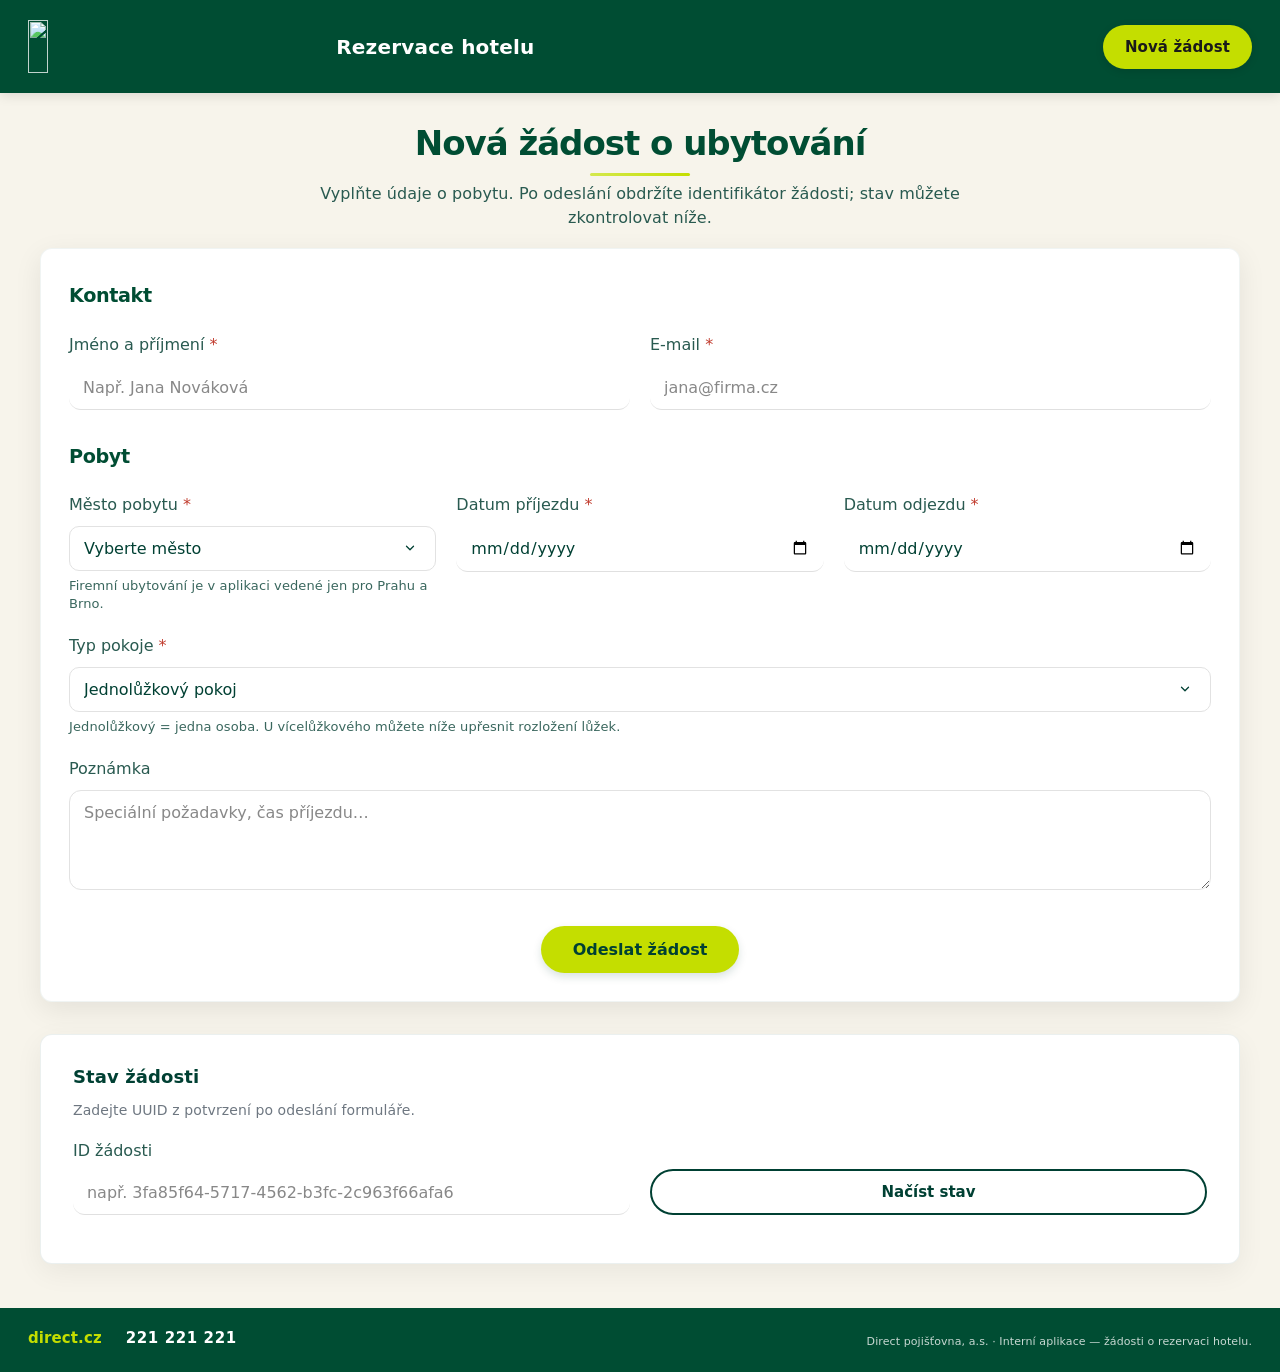
==== commit 1004e256: "Implement guest management features in reservation system: add fields for primary and secondary gues" ====
--- a/frontend/index.html
+++ b/frontend/index.html
@@ -21,6 +21,9 @@
                         alt=""
                     />
                 </a>
+                <div class="brand-app-lines">
+                    <span class="brand-title">Rezervace hotelu</span>
+                </div>
             </div>
             <nav class="nav-pill" aria-label="Hlavní navigace">
                 <a href="index.html" class="active">Nová žádost</a>
@@ -130,7 +133,7 @@
                 <span class="site-footer-phone">221 221 221</span>
             </div>
             <p class="site-footer-legal">
-                Direct pojišťovna, a.s. · Interní aplikace — žádost o rezervaci hotelu.
+                Direct pojišťovna, a.s. · Interní aplikace — žádosti o rezervaci hotelu.
             </p>
         </div>
     </footer>
--- a/frontend/css/direct-theme.css
+++ b/frontend/css/direct-theme.css
@@ -107,7 +107,7 @@
     display: flex;
     flex-direction: row;
     align-items: center;
-    gap: 1rem;
+    gap: 1.25rem;
     flex-wrap: wrap;
     min-width: 0;
     /* Do NOT use isolation: isolate here — it breaks mix-blend-mode with the header bar behind the logo. */
@@ -127,39 +127,44 @@
 }
 
 .brand-direct-logo {
-    height: 2.25rem;
+    height: 2.8125rem;
     width: auto;
     display: block;
-    max-width: min(200px, 42vw);
+    max-width: min(250px, 42vw);
     /* Negative RGB PNG has opaque black; blend with header green hides the matte (parent must NOT use isolation). */
     mix-blend-mode: screen;
 }
 
 @media (min-width: 480px) {
     .brand-direct-logo {
-        height: 2.65rem;
-        max-width: 240px;
-    }
-}
-
+        height: 3.3125rem;
+        max-width: 300px;
+    }
+}
+
+/* System name + section context next to logo — compact, internal-app style */
 .brand-app-lines {
     display: flex;
     flex-direction: column;
-    gap: 4px;
+    gap: 3px;
     min-width: 0;
+    justify-content: center;
 }
 
 .brand-title {
-    font-size: 1.5rem;
-    font-weight: 700;
-    letter-spacing: -0.02em;
-    text-shadow: 0 1px 2px rgba(0, 0, 0, 0.2);
+    font-size: 1.25rem;
+    font-weight: 600;
+    line-height: 1.2;
+    letter-spacing: 0.01em;
+    color: #fff;
 }
 
 .brand-sub {
-    font-size: 0.875rem;
-    font-weight: 400;
-    opacity: 0.92;
+    font-size: 0.9375rem;
+    font-weight: 500;
+    line-height: 1.25;
+    opacity: 0.9;
+    color: #fff;
 }
 
 .nav-pill {
@@ -310,6 +315,13 @@
     letter-spacing: -0.02em;
 }
 
+h3.form-subsection-title {
+    font-weight: 600;
+    font-size: 1.05rem;
+    margin: 0.5rem 0 0.75rem;
+    color: var(--header-green);
+}
+
 .form-row {
     display: grid;
     grid-template-columns: repeat(auto-fit, minmax(200px, 1fr));
@@ -325,6 +337,14 @@
 
 .form-row:last-child {
     margin-bottom: 0;
+}
+
+/* Reception requests: Stav + filter actions on one row */
+.reception-filter-action-row {
+    display: flex;
+    flex-wrap: wrap;
+    gap: 0.5rem;
+    align-items: center;
 }
 
 .form-group {
@@ -725,62 +745,316 @@
     margin-top: 1.25rem;
 }
 
-/* Admin reception — request detail as working view (data vs. action) */
-.request-detail-page .request-detail-columns {
+/* Admin reception — request detail as working view (hierarchy + action) */
+.request-panel-heading {
+    font-size: 0.9375rem;
+    font-weight: 600;
+    letter-spacing: -0.01em;
+    text-transform: none;
+    color: var(--brand-green);
+    margin: 0 0 0.75rem;
+    padding-bottom: 0.45rem;
+    border-bottom: 1px solid rgba(0, 64, 51, 0.1);
+}
+
+.request-priority-summary-section {
+    margin-bottom: 1.35rem;
+}
+
+.form-container.request-detail-page {
+    box-shadow: 0 2px 16px rgba(0, 0, 0, 0.06);
+    border-color: rgba(0, 64, 51, 0.07);
+}
+
+.request-priority-summary-card {
+    padding: 0 0 1rem;
+    background: transparent;
+    border: none;
+    border-radius: 0;
+    box-shadow: none;
+}
+
+.request-priority-summary__id {
+    margin: 0 0 1rem;
+    font-size: 0.75rem;
+    color: var(--text-subtle);
+    font-weight: 400;
+    line-height: 1.4;
+}
+
+.request-priority-summary__id-label {
+    margin-right: 0.35rem;
+}
+
+.request-priority-summary__id-value {
+    font-variant-numeric: tabular-nums;
+    color: var(--text-subtle);
+    font-weight: 500;
+}
+
+.request-priority-grid {
+    display: grid;
+    gap: 1rem 1.25rem;
+    grid-template-columns: 1fr;
+}
+
+.request-priority-item {
+    min-width: 0;
+}
+
+.request-priority-item__label {
+    display: block;
+    font-size: 0.75rem;
+    font-weight: 600;
+    letter-spacing: 0.02em;
+    text-transform: none;
+    color: var(--text-muted);
+    margin-bottom: 0.35rem;
+}
+
+.request-priority-item__value {
+    display: block;
+    font-size: 1rem;
+    font-weight: 600;
+    line-height: 1.35;
+    color: var(--text, #1a1a1a);
+}
+
+.request-priority-item__value--muted {
+    font-weight: 500;
+    color: var(--text-muted);
+}
+
+.request-priority-item--secondary .request-priority-item__label {
+    font-size: 0.625rem;
+    font-weight: 500;
+    letter-spacing: 0.04em;
+    opacity: 0.9;
+}
+
+.request-priority-item--secondary .request-priority-item__value {
+    font-size: 0.875rem;
+    font-weight: 500;
+    color: var(--text-muted);
+}
+
+.request-priority-item--secondary .request-submitted-detail {
+    color: var(--text-muted);
+    font-size: 0.875rem;
+    font-weight: 500;
+}
+
+.request-priority-item--key .request-priority-item__value {
+    font-size: 1.0625rem;
+    font-weight: 600;
+    color: var(--brand-green);
+}
+
+.request-priority-item--key .request-priority-item__label {
+    font-weight: 600;
+    letter-spacing: 0.04em;
+}
+
+.request-priority-item__value--stack {
     display: flex;
     flex-direction: column;
-    gap: 1.5rem;
-}
-
-.request-detail-page .request-detail-readonly {
+    align-items: flex-start;
+    gap: 0.35rem;
+}
+
+.request-priority-item--status .request-priority-item__value {
+    font-weight: 500;
+}
+
+.request-priority-item--urgent {
+    padding: 0.45rem 0.55rem;
+    border-radius: 8px;
+    background: rgba(122, 74, 15, 0.08);
+    border: 1px solid rgba(122, 74, 15, 0.18);
+}
+
+/* Standard priority: plain text, visually quieter than other summary facts */
+.request-priority-item--standard-priority .request-priority-item__label {
+    font-size: 0.5625rem;
+    font-weight: 500;
+    letter-spacing: 0.05em;
+    opacity: 0.65;
+    text-transform: uppercase;
+}
+
+.request-priority-item--standard-priority .request-priority-standard-value {
+    font-size: 0.8125rem;
+    font-weight: 400;
+    line-height: 1.35;
+    color: var(--text-muted);
+    opacity: 0.72;
+}
+
+.request-priority-urgency-reason {
+    font-size: 0.875rem;
+    font-weight: 500;
+    line-height: 1.4;
+    color: var(--text-muted);
+}
+
+.request-detail-body-grid {
+    display: flex;
+    flex-direction: column;
+    gap: 1.65rem;
+}
+
+.request-detail-main-stack {
+    display: flex;
+    flex-direction: column;
+    gap: 1.65rem;
     min-width: 0;
 }
 
-.request-panel-heading {
+.request-people-block {
+    padding: 0;
+    background: transparent;
+    border: none;
+    border-radius: 0;
+}
+
+.request-people-cards {
+    display: grid;
+    gap: 0.75rem;
+}
+
+@media (min-width: 640px) {
+    .request-people-cards {
+        grid-template-columns: repeat(2, minmax(0, 1fr));
+    }
+
+    .request-person-card--primary-span {
+        grid-column: 1 / -1;
+    }
+}
+
+.request-person-card {
+    margin: 0;
+    padding: 0.75rem 0.85rem 0.85rem;
+    background: rgba(0, 64, 51, 0.035);
+    border: none;
+    border-radius: 8px;
+    box-shadow: none;
+}
+
+.request-person-card--context {
+    background: rgba(0, 64, 51, 0.05);
+}
+
+.request-person-card__role {
+    margin: 0 0 0.4rem;
+    font-size: 0.8125rem;
+    font-weight: 600;
+    letter-spacing: 0.01em;
+    text-transform: none;
+    color: var(--text-muted);
+}
+
+.request-person-card__body {
+    font-size: 0.9375rem;
+    line-height: 1.45;
+    word-break: break-word;
+}
+
+.request-stay-block {
+    padding: 0;
+    border: none;
+    border-radius: 0;
+    background: transparent;
+}
+
+.request-stay-layout {
+    display: flex;
+    flex-direction: column;
+    gap: 1.25rem;
+}
+
+.request-stay-facts-grid {
+    display: grid;
+    gap: 0.5rem 1rem;
+    grid-template-columns: 1fr;
+    padding-bottom: 0.15rem;
+    border-bottom: 1px solid rgba(0, 64, 51, 0.08);
+}
+
+@media (min-width: 720px) {
+    .request-priority-grid {
+        grid-template-columns: repeat(2, minmax(0, 1fr));
+    }
+
+    .request-priority-item--status {
+        grid-column: 1 / -1;
+    }
+
+    .request-stay-facts-grid {
+        grid-template-columns: repeat(3, minmax(0, 1fr));
+    }
+}
+
+@media (min-width: 960px) {
+    .request-priority-grid {
+        grid-template-columns: repeat(3, minmax(0, 1fr));
+    }
+
+    .request-priority-item--status {
+        grid-column: auto;
+    }
+}
+
+.request-stay-fact {
+    min-width: 0;
+    padding: 0.45rem 0;
+    border-radius: 0;
+    background: transparent;
+    border: none;
+}
+
+.request-stay-fact__label {
+    display: block;
     font-size: 0.75rem;
-    font-weight: 600;
-    letter-spacing: 0.06em;
-    text-transform: uppercase;
-    color: var(--text-muted);
-    margin: 0 0 0.65rem;
-}
-
-.request-summary-block {
-    padding: 1rem 1.1rem 1.15rem;
-    background: rgba(0, 64, 51, 0.04);
-    border: 1px solid rgba(0, 64, 51, 0.08);
-    border-radius: 10px;
-}
-
-.request-meta-block {
-    margin-top: 1.25rem;
-    padding-top: 1.2rem;
-    border-top: 1px solid rgba(0, 64, 51, 0.08);
-}
-
-.request-meta-block .request-panel-heading {
-    margin-bottom: 0.55rem;
-}
-
-@media (min-width: 720px) {
-    dl.status-detail--summary {
-        grid-template-columns: minmax(5.25rem, 7rem) minmax(0, 1fr) minmax(5.25rem, 7rem) minmax(0, 1fr);
-        column-gap: 1rem;
-        row-gap: 0.55rem;
-    }
-
-    dl.status-detail--summary dt {
-        margin-top: 0;
-        font-size: 0.8125rem;
-    }
-
-    dl.status-detail--summary dt:not(:first-of-type) {
-        padding-top: 0;
-    }
-
-    dl.status-detail--summary dd {
-        font-size: 0.9375rem;
-    }
+    font-weight: 500;
+    letter-spacing: 0.02em;
+    text-transform: none;
+    color: var(--text-muted);
+    margin-bottom: 0.25rem;
+}
+
+.request-stay-fact__value {
+    display: block;
+    font-size: 0.9375rem;
+    line-height: 1.4;
+    word-break: break-word;
+}
+
+.request-applicant-note-readonly {
+    padding: 0.75rem 0 0;
+    margin-top: 0;
+    border-radius: 0;
+    border: none;
+    background: transparent;
+}
+
+.request-applicant-note-readonly__title {
+    margin: 0 0 0.45rem;
+    font-size: 0.8125rem;
+    font-weight: 600;
+    letter-spacing: 0;
+    text-transform: none;
+    color: var(--text-muted);
+}
+
+.request-applicant-note-readonly__body {
+    margin: 0;
+    font-size: 0.9375rem;
+    line-height: 1.55;
+    white-space: pre-wrap;
+    word-break: break-word;
+    color: var(--brand-green);
+    font-weight: 500;
 }
 
 .request-detail-page .request-action-panel.form-section {
@@ -788,16 +1062,27 @@
 }
 
 .request-detail-page .request-action-panel {
-    padding: 1.35rem 1.2rem 1.2rem;
+    padding: 1.2rem 1.15rem 1.15rem;
     background: rgba(0, 64, 51, 0.045);
     border: 1px solid rgba(0, 64, 51, 0.14);
     border-radius: 10px;
-    box-shadow: inset 0 1px 0 rgba(255, 255, 255, 0.65);
+    box-shadow: none;
+}
+
+.request-action-panel__lead {
+    margin: -0.25rem 0 1rem;
+    font-size: 0.8125rem;
+    line-height: 1.45;
+    color: var(--text-muted);
 }
 
 .request-detail-page .request-action-panel .request-action-panel__title {
     margin-top: 0;
-    margin-bottom: 1rem;
+    margin-bottom: 0.35rem;
+    font-size: 1rem;
+    font-weight: 600;
+    color: var(--brand-green);
+    letter-spacing: -0.01em;
 }
 
 .status-pill--large {
@@ -806,22 +1091,78 @@
 }
 
 @media (min-width: 900px) {
-    .request-detail-page .request-detail-columns {
+    .request-detail-body-grid {
         display: grid;
         grid-template-columns: minmax(0, 1fr) minmax(17.5rem, 22rem);
         gap: 1.75rem;
         align-items: start;
     }
+
+    .request-action-column {
+        position: sticky;
+        top: 1rem;
+    }
 }
 
 @media (max-width: 640px) {
-    .request-summary-block {
-        padding: 0.85rem 0.9rem 0.95rem;
-    }
-
     .request-detail-page .request-action-panel {
         padding: 1.1rem 1rem 1rem;
     }
+}
+
+/* Reception-only internal note — distinct from applicant note (read-only above). */
+.reception-internal-note-block {
+    margin-top: 0;
+    padding: 0.85rem 0 0;
+    background: transparent;
+    border: none;
+    border-top: 1px dashed rgba(0, 64, 51, 0.15);
+    border-radius: 0;
+}
+
+.reception-internal-note-block__title {
+    margin-bottom: 0.3rem;
+    font-size: 0.875rem;
+    color: var(--text-muted);
+}
+
+.reception-internal-note-block .request-panel-heading.reception-internal-note-block__title {
+    border-bottom: none;
+    padding-bottom: 0;
+    margin-bottom: 0.35rem;
+    font-size: 0.875rem;
+    font-weight: 600;
+    color: var(--text-muted);
+}
+
+.reception-internal-note-block__hint {
+    margin: 0 0 0.65rem;
+    font-size: 0.75rem;
+    color: var(--text-subtle);
+    line-height: 1.45;
+}
+
+.reception-internal-note-block__field {
+    margin-bottom: 0.6rem;
+}
+
+.reception-internal-note-textarea {
+    width: 100%;
+    min-height: 6rem;
+    resize: vertical;
+    font-family: inherit;
+    font-size: 0.875rem;
+    line-height: 1.45;
+    padding: 0.55rem 0.7rem;
+    border-radius: 8px;
+    border: 1px solid rgba(0, 64, 51, 0.12);
+    background: rgba(255, 255, 255, 0.85);
+    box-sizing: border-box;
+}
+
+.reception-internal-note-block__actions {
+    margin-top: 0;
+    padding-top: 0;
 }
 
 .table-wrap {
@@ -915,6 +1256,205 @@
     font-weight: 600;
 }
 
+.data-table td.request-submitted-cell {
+    font-variant-numeric: tabular-nums;
+    font-size: 0.875rem;
+    color: var(--text-muted);
+    white-space: nowrap;
+}
+
+.data-table td.request-stay-term-cell {
+    font-variant-numeric: tabular-nums;
+}
+
+/* Reception — all requests table pagination */
+.reception-pagination-wrap {
+    margin-top: 0.65rem;
+    padding-top: 0.55rem;
+    border-top: 1px solid rgba(0, 64, 51, 0.08);
+}
+
+.reception-pagination-toolbar {
+    display: flex;
+    flex-wrap: wrap;
+    align-items: center;
+    justify-content: space-between;
+    gap: 0.5rem 1rem;
+    margin-bottom: 0.45rem;
+}
+
+.reception-pagination-range {
+    margin: 0;
+    font-size: 0.8125rem;
+    line-height: 1.4;
+    color: var(--text-muted);
+}
+
+.reception-pagination-size-label {
+    display: inline-flex;
+    align-items: center;
+    gap: 0.4rem;
+    font-size: 0.8125rem;
+    color: var(--text-muted);
+}
+
+.reception-pagination-size-text {
+    white-space: nowrap;
+}
+
+.reception-pagination-size-select {
+    font: inherit;
+    font-size: 0.8125rem;
+    padding: 0.28rem 0.5rem;
+    border-radius: 8px;
+    border: 1px solid rgba(0, 64, 51, 0.22);
+    background: #fff;
+    color: var(--text-primary, #1a2a26);
+}
+
+.reception-pagination-nav {
+    display: flex;
+    flex-wrap: wrap;
+    align-items: center;
+    gap: 0.35rem 0.5rem;
+}
+
+.reception-pagination-pages {
+    display: flex;
+    flex-wrap: wrap;
+    align-items: center;
+    gap: 0.25rem 0.35rem;
+}
+
+button.reception-pagination-step {
+    padding: 0.35rem 0.85rem;
+    font-size: 0.8125rem;
+}
+
+button.reception-pagination-step:disabled {
+    opacity: 0.48;
+    cursor: not-allowed;
+}
+
+button.reception-pagination-page {
+    padding: 0.3rem 0.55rem;
+    min-width: 2.1rem;
+    font-size: 0.8125rem;
+    border-width: 1px;
+}
+
+button.reception-pagination-page.is-active {
+    background: rgba(0, 64, 51, 0.1);
+    font-weight: 700;
+}
+
+.reception-pagination-ellipsis {
+    padding: 0 0.12rem;
+    font-size: 0.875rem;
+    color: var(--text-muted);
+    user-select: none;
+}
+
+@media (max-width: 560px) {
+    .reception-pagination-toolbar {
+        flex-direction: column;
+        align-items: flex-start;
+    }
+
+    .reception-pagination-nav {
+        width: 100%;
+        justify-content: space-between;
+    }
+
+    .reception-pagination-pages {
+        flex: 1 1 auto;
+        justify-content: center;
+    }
+}
+
+.request-submitted-detail {
+    font-variant-numeric: tabular-nums;
+    color: var(--text-primary, #1a2a26);
+}
+
+/* User: Moje žádosti — one primary action (Detail), optional cancel */
+.my-requests-actions {
+    display: flex;
+    flex-wrap: wrap;
+    align-items: center;
+    gap: 0.35rem 0.5rem;
+}
+
+.my-requests-detail-link {
+    font-weight: 600;
+}
+
+.my-requests-action-sep::before {
+    content: "·";
+    color: var(--text-muted);
+    font-weight: 600;
+    padding: 0 0.15rem;
+}
+
+button.my-requests-cancel.linklike {
+    color: #a93226;
+}
+
+/* User: detail žádosti — calmer self-service layout */
+.user-detail-meta {
+    margin-bottom: 1rem;
+}
+
+.user-detail-status-row {
+    display: flex;
+    flex-wrap: wrap;
+    align-items: center;
+    gap: 0.5rem 0.75rem;
+    margin-bottom: 0.6rem;
+}
+
+.user-detail-hint {
+    margin: 0;
+    font-size: 0.9375rem;
+    line-height: 1.5;
+    color: var(--text-muted);
+    max-width: 42rem;
+}
+
+.user-detail-readonly-wrap {
+    margin-bottom: 0.25rem;
+}
+
+.user-detail-dl.status-detail {
+    margin-top: 0.35rem;
+}
+
+.user-detail-standalone-cancel {
+    margin-top: 0.75rem;
+    padding-top: 1rem;
+    border-top: 1px solid var(--section-border);
+}
+
+.user-detail-cancel-actions {
+    margin-bottom: 0.35rem;
+}
+
+.user-detail-edit-wrap {
+    margin-top: 0.75rem;
+}
+
+@media (max-width: 640px) {
+    .my-requests-actions {
+        flex-direction: column;
+        align-items: flex-start;
+        gap: 0.25rem;
+    }
+
+    .my-requests-action-sep {
+        display: none;
+    }
+}
+
 button.linklike {
     background: none;
     border: none;
@@ -972,7 +1512,7 @@
     }
 }
 
-/* Request urgency — separate from workflow status (calm, work UI) */
+/* Request priority (API urgency) — separate from workflow status (calm, work UI) */
 .urgency-field-label {
     display: block;
     font-size: 0.9375rem;
@@ -984,16 +1524,20 @@
 .urgency-choice-row {
     display: flex;
     flex-wrap: wrap;
+    align-items: center;
     gap: 1rem 1.5rem;
     margin-bottom: 0.35rem;
 }
 
+/* Do not shrink labels: otherwise "Pro mě" / "1 osoba" break mid-phrase inside the row. */
 .urgency-radio-label {
     display: inline-flex;
     align-items: center;
     gap: 0.4rem;
     font-weight: 500;
     cursor: pointer;
+    flex-shrink: 0;
+    white-space: nowrap;
 }
 
 .urgency-chip {
@@ -1022,12 +1566,14 @@
 /* Reception inbox — bento work queue (mini inbox), not a KPI dashboard */
 .inbox-priority-wrap {
     margin-bottom: 1.25rem;
+    padding-bottom: 1rem;
+    border-bottom: 1px solid var(--section-border);
 }
 
 .inbox-priority-grid {
     display: grid;
     gap: 0.75rem 1rem;
-    align-items: stretch;
+    align-items: start;
 }
 
 .inbox-priority-grid[data-inbox-layout="0"] {
@@ -1043,17 +1589,18 @@
     grid-template-columns: repeat(2, minmax(0, 1fr));
 }
 
+/* New = main work surface (left, tall); urgent = strong signal, smaller tile (top right); storno = compact (bottom right) */
 .inbox-priority-grid[data-inbox-layout="bento-3"] {
-    grid-template-columns: minmax(0, 1.38fr) minmax(0, 1fr);
+    grid-template-columns: minmax(0, 1.58fr) minmax(0, 0.92fr);
     grid-template-rows: auto auto;
 }
 
-.inbox-priority-grid[data-inbox-layout="bento-3"] #inbox-block-urgent {
+.inbox-priority-grid[data-inbox-layout="bento-3"] #inbox-block-new {
     grid-column: 1;
     grid-row: 1 / -1;
 }
 
-.inbox-priority-grid[data-inbox-layout="bento-3"] #inbox-block-new {
+.inbox-priority-grid[data-inbox-layout="bento-3"] #inbox-block-urgent {
     grid-column: 2;
     grid-row: 1;
 }
@@ -1067,6 +1614,8 @@
     display: flex;
     flex-direction: column;
     min-width: 0;
+    width: 100%;
+    height: auto;
     padding: 0.75rem 0.95rem 0.5rem;
     border-radius: 10px;
     border: 1px solid rgba(0, 64, 51, 0.12);
@@ -1078,6 +1627,18 @@
     border-color: rgba(180, 120, 40, 0.32);
     background: rgba(255, 252, 246, 0.98);
     box-shadow: 0 1px 3px rgba(120, 80, 20, 0.07);
+}
+
+.inbox-bento-card--new {
+    padding: 0.85rem 1rem 0.55rem;
+}
+
+.inbox-bento-card--storno {
+    padding: 0.62rem 0.82rem 0.48rem;
+}
+
+.inbox-bento-card--storno .inbox-bento-card__title {
+    font-size: 0.78rem;
 }
 
 .inbox-bento-card__header {
@@ -1092,6 +1653,109 @@
 
 .inbox-bento-card--urgent .inbox-bento-card__header {
     border-bottom-color: rgba(180, 120, 40, 0.22);
+}
+
+.inbox-bento-card__footer {
+    margin-top: 0.45rem;
+    padding-top: 0.5rem;
+    border-top: 1px solid rgba(0, 64, 51, 0.08);
+    display: flex;
+    flex-direction: column;
+    gap: 0.45rem;
+    flex-shrink: 0;
+}
+
+.inbox-bento-card--urgent .inbox-bento-card__footer {
+    border-top-color: rgba(180, 120, 40, 0.2);
+}
+
+.inbox-bento-card__more-hint {
+    margin: 0;
+    font-size: 0.75rem;
+    line-height: 1.4;
+    color: var(--text-muted);
+}
+
+.inbox-bento-card--urgent .inbox-bento-card__more-hint {
+    color: rgba(80, 52, 10, 0.88);
+}
+
+.inbox-bento-open-table {
+    align-self: flex-start;
+    margin: 0;
+    padding: 0.4rem 0.75rem;
+    font-size: 0.8125rem;
+    font-weight: 700;
+    line-height: 1.35;
+    border-radius: 8px;
+    border: 1px solid rgba(0, 64, 51, 0.22);
+    background: rgba(255, 255, 255, 0.95);
+    color: var(--brand-green, #004033);
+    cursor: pointer;
+    transition: background 0.12s ease, border-color 0.12s ease, box-shadow 0.12s ease;
+}
+
+.inbox-bento-open-table:hover {
+    background: rgba(0, 64, 51, 0.07);
+    border-color: rgba(0, 64, 51, 0.32);
+}
+
+.inbox-bento-open-table:focus-visible {
+    outline: 2px solid rgba(0, 64, 51, 0.45);
+    outline-offset: 2px;
+}
+
+.inbox-bento-card--urgent .inbox-bento-open-table {
+    border-color: rgba(180, 120, 40, 0.38);
+    color: #5c3a06;
+    background: rgba(255, 255, 255, 0.98);
+}
+
+.inbox-bento-card--urgent .inbox-bento-open-table:hover {
+    background: rgba(180, 120, 40, 0.12);
+    border-color: rgba(160, 105, 35, 0.45);
+}
+
+.inbox-bento-card--storno .inbox-bento-open-table {
+    font-size: 0.78rem;
+    padding: 0.32rem 0.65rem;
+}
+
+.inbox-bento-legend {
+    display: grid;
+    grid-template-columns: minmax(0, 1.05fr) minmax(0, 0.62fr) minmax(0, 0.88fr) minmax(0, 1.02fr) auto;
+    gap: 0.4rem 0.65rem;
+    align-items: end;
+    box-sizing: border-box;
+    width: 100%;
+    padding: 0 0.35rem 0.4rem;
+    margin: 0 0 0.05rem;
+    border-bottom: 1px solid rgba(0, 64, 51, 0.09);
+    font-size: 0.6875rem;
+    font-weight: 600;
+    line-height: 1.25;
+    letter-spacing: 0.02em;
+    color: var(--text-muted);
+}
+
+.inbox-bento-card--urgent .inbox-bento-legend {
+    border-bottom-color: rgba(180, 120, 40, 0.2);
+}
+
+.inbox-bento-legend__cell {
+    min-width: 0;
+}
+
+.inbox-bento-legend__cell--tail {
+    justify-self: end;
+    font-weight: 600;
+    color: var(--brand-green, #004033);
+    opacity: 0.75;
+}
+
+.inbox-bento-card--urgent .inbox-bento-legend__cell--tail {
+    color: var(--brand-green, #004033);
+    opacity: 0.8;
 }
 
 .inbox-bento-card__title {
@@ -1104,8 +1768,9 @@
 }
 
 .inbox-bento-card--urgent .inbox-bento-card__title {
-    font-size: 0.9375rem;
+    font-size: 0.875rem;
     font-weight: 800;
+    letter-spacing: 0.03em;
 }
 
 .inbox-bento-count {
@@ -1130,7 +1795,7 @@
     list-style: none;
     margin: 0;
     padding: 0;
-    flex: 1;
+    flex: 0 0 auto;
 }
 
 .inbox-bento-li {
@@ -1144,26 +1809,40 @@
 
 .inbox-bento-row {
     display: grid;
-    grid-template-columns: minmax(0, 1.15fr) minmax(0, 0.85fr) minmax(0, 1.05fr) auto;
-    gap: 0.35rem 0.6rem;
+    grid-template-columns: minmax(0, 1.05fr) minmax(0, 0.62fr) minmax(0, 0.88fr) minmax(0, 1.02fr) auto;
+    gap: 0.4rem 0.65rem;
     align-items: center;
-    padding: 0.45rem 0.2rem;
-    margin: 0 -0.2rem;
+    box-sizing: border-box;
+    width: 100%;
+    min-height: 2.65rem;
+    padding: 0.5rem 0.35rem;
+    margin: 0;
     border-radius: 6px;
     text-decoration: none;
     color: inherit;
     font-size: 0.8125rem;
     line-height: 1.35;
-    transition: background 0.12s ease;
+    transition: background 0.14s ease, box-shadow 0.14s ease;
 }
 
 .inbox-bento-row:hover {
-    background: rgba(0, 64, 51, 0.06);
+    background: rgba(0, 64, 51, 0.065);
+    box-shadow: inset 3px 0 0 0 rgba(0, 64, 51, 0.2);
     text-decoration: none;
 }
 
+.inbox-bento-row:focus-visible {
+    outline: 2px solid rgba(0, 64, 51, 0.45);
+    outline-offset: 1px;
+}
+
 .inbox-bento-card--urgent .inbox-bento-row:hover {
-    background: rgba(180, 120, 40, 0.09);
+    background: rgba(180, 120, 40, 0.1);
+    box-shadow: inset 3px 0 0 0 rgba(180, 120, 40, 0.35);
+}
+
+.inbox-bento-card--urgent .inbox-bento-row:focus-visible {
+    outline-color: rgba(140, 95, 30, 0.55);
 }
 
 .inbox-bento-row__lead {
@@ -1175,28 +1854,74 @@
 }
 
 .inbox-bento-row .urgency-chip {
-    margin: 0;
+    margin: 0 0.15rem 0 0;
     flex-shrink: 0;
     vertical-align: baseline;
+    padding: 1px 6px;
+    font-size: 0.6875rem;
+    font-weight: 600;
+    line-height: 1.3;
+    border-color: rgba(160, 110, 35, 0.28);
+    background: rgba(180, 120, 40, 0.08);
+    color: #6d4810;
 }
 
 .inbox-bento-row__name {
     font-weight: 600;
-    color: var(--brand-green, #004033);
+    color: var(--text-primary, #1a2a26);
     word-break: break-word;
 }
 
 .inbox-bento-row__city,
+.inbox-bento-row__submitted,
 .inbox-bento-row__term {
     color: var(--text-muted);
     font-size: 0.78rem;
+    line-height: 1.35;
+}
+
+.inbox-bento-row__submitted {
+    font-variant-numeric: tabular-nums;
+    font-size: 0.74rem;
+    letter-spacing: 0.01em;
+    white-space: nowrap;
+}
+
+.inbox-bento-row__term {
+    font-variant-numeric: tabular-nums;
+    letter-spacing: 0.01em;
 }
 
 .inbox-bento-row__detail {
+    display: inline-flex;
+    align-items: center;
+    gap: 0.2rem;
+    justify-self: end;
     font-size: 0.75rem;
     font-weight: 700;
     color: var(--brand-green, #004033);
     white-space: nowrap;
+}
+
+.inbox-bento-row__detail-text {
+    text-decoration: underline;
+    text-decoration-color: rgba(0, 64, 51, 0.35);
+    text-underline-offset: 2px;
+}
+
+.inbox-bento-row:hover .inbox-bento-row__detail-text {
+    text-decoration-color: rgba(0, 64, 51, 0.55);
+}
+
+.inbox-bento-card--urgent .inbox-bento-row__detail-text {
+    text-decoration-color: rgba(0, 64, 51, 0.3);
+}
+
+.inbox-bento-row__detail-chev {
+    font-size: 1.05em;
+    font-weight: 600;
+    opacity: 0.72;
+    transform: translateY(0.5px);
 }
 
 @media (max-width: 900px) {
@@ -1211,11 +1936,61 @@
         grid-column: auto;
         grid-row: auto;
     }
+
+    /* Semantic priority on small screens: urgent first, then volume work (new), then storno */
+    .inbox-priority-grid[data-inbox-layout="bento-3"] #inbox-block-urgent {
+        order: 1;
+    }
+
+    .inbox-priority-grid[data-inbox-layout="bento-3"] #inbox-block-new {
+        order: 2;
+    }
+
+    .inbox-priority-grid[data-inbox-layout="bento-3"] #inbox-block-storno {
+        order: 3;
+    }
 }
 
 @media (max-width: 720px) {
     .inbox-priority-grid[data-inbox-layout="cols-2"] {
         grid-template-columns: 1fr;
+    }
+
+    .inbox-bento-legend {
+        grid-template-columns: 1fr auto;
+        grid-template-rows: auto auto auto;
+        align-items: start;
+    }
+
+    .inbox-bento-legend__cell:nth-child(1) {
+        grid-column: 1;
+        grid-row: 1;
+    }
+
+    .inbox-bento-legend__cell:nth-child(5) {
+        grid-column: 2;
+        grid-row: 1;
+        justify-self: end;
+        align-self: start;
+        padding-top: 0.05rem;
+    }
+
+    .inbox-bento-legend__cell:nth-child(2) {
+        grid-column: 1;
+        grid-row: 2;
+    }
+
+    .inbox-bento-legend__cell:nth-child(3) {
+        grid-column: 2;
+        grid-row: 2;
+        text-align: right;
+        justify-self: end;
+        align-self: start;
+    }
+
+    .inbox-bento-legend__cell:nth-child(4) {
+        grid-column: 1 / -1;
+        grid-row: 3;
     }
 
     .inbox-bento-row {
@@ -1240,10 +2015,18 @@
         grid-row: 2;
     }
 
-    .inbox-bento-row__term {
+    .inbox-bento-row__submitted {
         grid-column: 2;
         grid-row: 2;
         text-align: right;
+        justify-self: end;
+        align-self: start;
+    }
+
+    .inbox-bento-row__term {
+        grid-column: 1 / -1;
+        grid-row: 3;
+        text-align: left;
     }
 }
 
